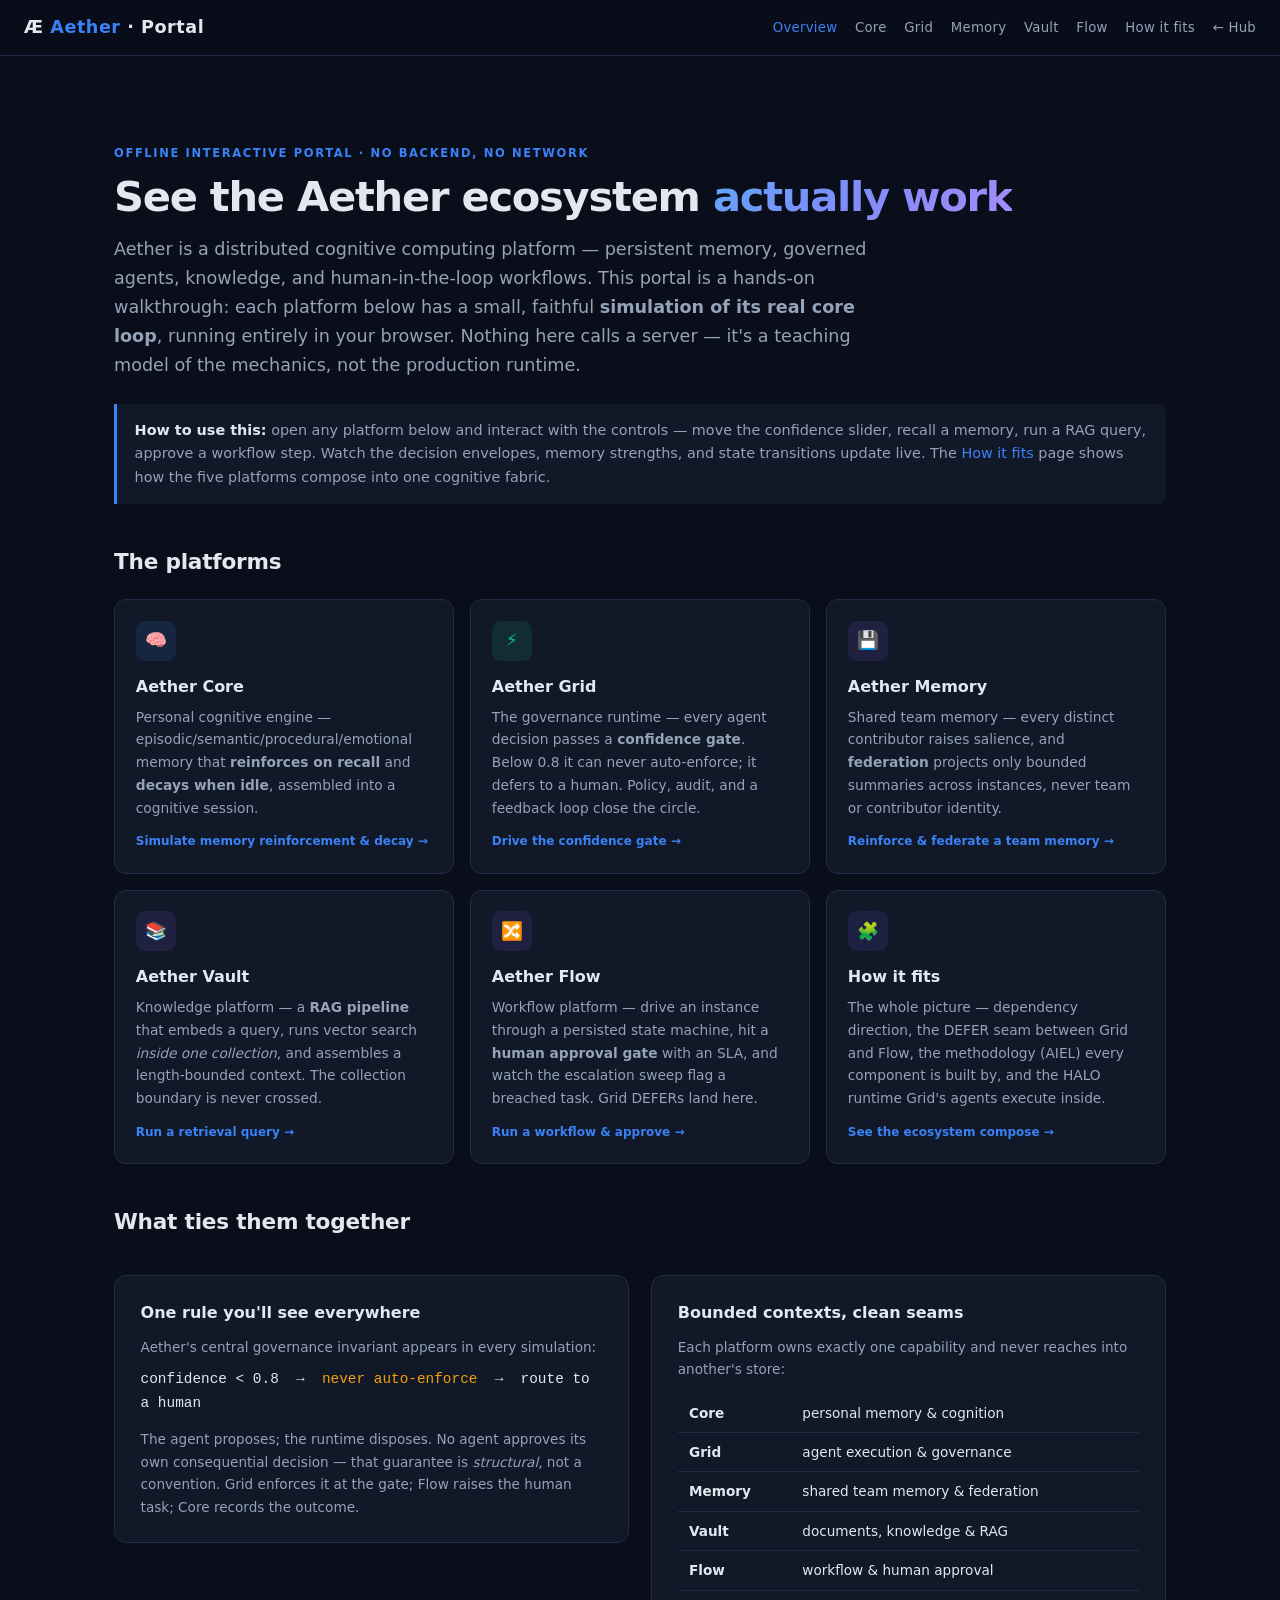
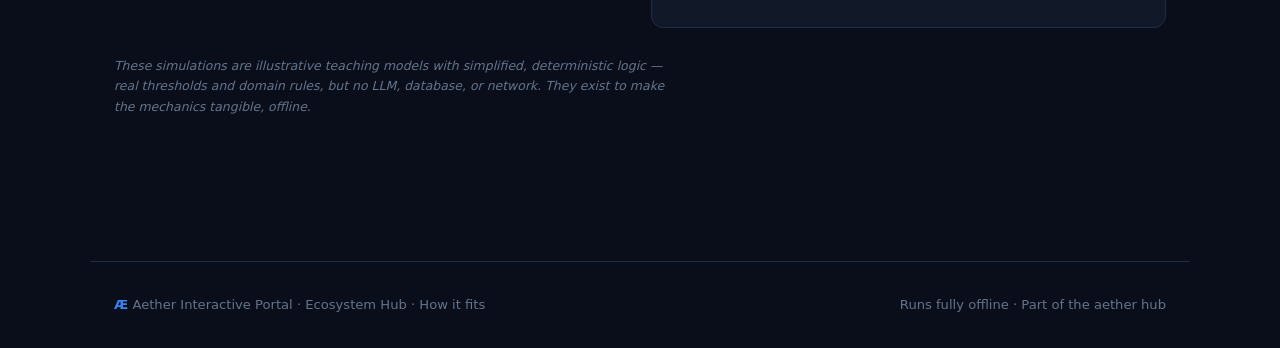
==== docs/portal/index.html @ b66f9b08 "docs(portal): add offline interactive portal for the Aether ecosystem Add a self-contained, offline " ====
<!DOCTYPE html>
<html lang="en">
<head>
<meta charset="UTF-8" />
<meta name="viewport" content="width=device-width, initial-scale=1.0" />
<title>Aether — Interactive Portal</title>
<link rel="stylesheet" href="assets/portal.css" />
</head>
<body>

<nav>
  <div class="nav-brand"><a href="index.html">Æ <span>Aether</span> · Portal</a></div>
  <div class="nav-links">
    <a href="index.html" class="active">Overview</a>
    <a href="core.html">Core</a>
    <a href="grid.html">Grid</a>
    <a href="memory.html">Memory</a>
    <a href="vault.html">Vault</a>
    <a href="flow.html">Flow</a>
    <a href="architecture.html">How it fits</a>
    <a href="../index.html">← Hub</a>
  </div>
</nav>

<div class="wrap">
  <div class="page-head" style="border:none;padding-bottom:0;margin-bottom:1.5rem">
    <div class="eyebrow">Offline Interactive Portal · No backend, no network</div>
    <h1>See the Aether ecosystem <span class="grad">actually work</span></h1>
    <p class="lead">
      Aether is a distributed cognitive computing platform — persistent memory, governed agents,
      knowledge, and human-in-the-loop workflows. This portal is a hands-on walkthrough: each
      platform below has a small, faithful <strong>simulation of its real core loop</strong>, running
      entirely in your browser. Nothing here calls a server — it's a teaching model of the mechanics,
      not the production runtime.
    </p>
  </div>

  <div class="note blue">
    <strong>How to use this:</strong> open any platform below and interact with the controls — move the
    confidence slider, recall a memory, run a RAG query, approve a workflow step. Watch the decision
    envelopes, memory strengths, and state transitions update live. The <a href="architecture.html">How it fits</a>
    page shows how the five platforms compose into one cognitive fabric.
  </div>

  <h2>The platforms</h2>
  <div class="cards">

    <a class="card" href="core.html">
      <div class="card-icon" style="background:rgba(59,130,246,0.12);color:#60a5fa">🧠</div>
      <div class="card-title">Aether Core</div>
      <div class="card-desc">Personal cognitive engine — episodic/semantic/procedural/emotional memory that
        <strong>reinforces on recall</strong> and <strong>decays when idle</strong>, assembled into a cognitive session.</div>
      <div class="card-meta">Simulate memory reinforcement &amp; decay →</div>
    </a>

    <a class="card" href="grid.html">
      <div class="card-icon" style="background:rgba(16,185,129,0.12);color:var(--green)">⚡</div>
      <div class="card-title">Aether Grid</div>
      <div class="card-desc">The governance runtime — every agent decision passes a <strong>confidence gate</strong>.
        Below 0.8 it can never auto-enforce; it defers to a human. Policy, audit, and a feedback loop close the circle.</div>
      <div class="card-meta">Drive the confidence gate →</div>
    </a>

    <a class="card" href="memory.html">
      <div class="card-icon" style="background:rgba(139,92,246,0.12);color:var(--purple)">💾</div>
      <div class="card-title">Aether Memory</div>
      <div class="card-desc">Shared team memory — every distinct contributor raises salience, and
        <strong>federation</strong> projects only bounded summaries across instances, never team or contributor identity.</div>
      <div class="card-meta">Reinforce &amp; federate a team memory →</div>
    </a>

    <a class="card" href="vault.html">
      <div class="card-icon" style="background:rgba(139,92,246,0.12);color:var(--purple)">📚</div>
      <div class="card-title">Aether Vault</div>
      <div class="card-desc">Knowledge platform — a <strong>RAG pipeline</strong> that embeds a query, runs vector
        search <em>inside one collection</em>, and assembles a length-bounded context. The collection boundary is never crossed.</div>
      <div class="card-meta">Run a retrieval query →</div>
    </a>

    <a class="card" href="flow.html">
      <div class="card-icon" style="background:rgba(139,92,246,0.12);color:var(--purple)">🔀</div>
      <div class="card-title">Aether Flow</div>
      <div class="card-desc">Workflow platform — drive an instance through a persisted state machine, hit a
        <strong>human approval gate</strong> with an SLA, and watch the escalation sweep flag a breached task. Grid DEFERs land here.</div>
      <div class="card-meta">Run a workflow &amp; approve →</div>
    </a>

    <a class="card" href="architecture.html">
      <div class="card-icon" style="background:rgba(99,102,241,0.12);color:var(--accent-2)">🧩</div>
      <div class="card-title">How it fits</div>
      <div class="card-desc">The whole picture — dependency direction, the DEFER seam between Grid and Flow, the
        methodology (AIEL) every component is built by, and the HALO runtime Grid's agents execute inside.</div>
      <div class="card-meta">See the ecosystem compose →</div>
    </a>

  </div>

  <h2>What ties them together</h2>
  <div class="split">
    <div class="panel">
      <h3>One rule you'll see everywhere</h3>
      <p class="muted small">Aether's central governance invariant appears in every simulation:</p>
      <p style="font-family:var(--mono);font-size:0.9rem;color:var(--text);margin-top:0.6rem">
        confidence &lt; 0.8 &nbsp;→&nbsp; <span style="color:var(--amber)">never auto-enforce</span> &nbsp;→&nbsp; route to a human
      </p>
      <p class="muted small" style="margin-top:0.8rem">
        The agent proposes; the runtime disposes. No agent approves its own consequential decision — that guarantee is
        <em>structural</em>, not a convention. Grid enforces it at the gate; Flow raises the human task; Core records the outcome.
      </p>
    </div>
    <div class="panel">
      <h3>Bounded contexts, clean seams</h3>
      <p class="muted small">Each platform owns exactly one capability and never reaches into another's store:</p>
      <table>
        <tr><td><strong>Core</strong></td><td class="muted">personal memory &amp; cognition</td></tr>
        <tr><td><strong>Grid</strong></td><td class="muted">agent execution &amp; governance</td></tr>
        <tr><td><strong>Memory</strong></td><td class="muted">shared team memory &amp; federation</td></tr>
        <tr><td><strong>Vault</strong></td><td class="muted">documents, knowledge &amp; RAG</td></tr>
        <tr><td><strong>Flow</strong></td><td class="muted">workflow &amp; human approval</td></tr>
      </table>
    </div>
  </div>

  <p class="disclaimer">
    These simulations are illustrative teaching models with simplified, deterministic logic — real thresholds and
    domain rules, but no LLM, database, or network. They exist to make the mechanics tangible, offline.
  </p>
</div>

<footer>
  <div>
    <strong style="color:var(--accent)">Æ</strong> Aether Interactive Portal ·
    <a href="../index.html">Ecosystem Hub</a> · <a href="architecture.html">How it fits</a>
  </div>
  <div>Runs fully offline · Part of the <a href="https://github.com/suplab/aether">aether</a> hub</div>
</footer>

</body>
</html>
---- docs/portal/assets/portal.css ----
/* ============================================================
   Aether Interactive Portal — shared design system
   Mirrors docs/index.html palette. Self-contained, offline.
   ============================================================ */

:root {
  --bg:          #0a0e1a;
  --surface:     #111827;
  --surface-2:   #1a2235;
  --border:      #1e2d45;
  --accent:      #3b82f6;
  --accent-2:    #6366f1;
  --accent-glow: rgba(59,130,246,0.15);
  --text:        #e2e8f0;
  --text-muted:  #64748b;
  --text-dim:    #94a3b8;
  --green:       #10b981;
  --amber:       #f59e0b;
  --red:         #f87171;
  --purple:      #8b5cf6;
  --teal:        #14b8a6;
  --font:        'Inter', 'Segoe UI', system-ui, sans-serif;
  --mono:        'JetBrains Mono', 'Fira Code', 'Cascadia Code', ui-monospace, monospace;
}

* { box-sizing: border-box; margin: 0; padding: 0; }

body {
  background: var(--bg);
  color: var(--text);
  font-family: var(--font);
  font-size: 15px;
  line-height: 1.65;
  min-height: 100vh;
}

a { color: var(--accent); text-decoration: none; }
a:hover { text-decoration: underline; }

/* ── NAV ── */
nav {
  position: sticky; top: 0; z-index: 100;
  background: rgba(10,14,26,0.92);
  backdrop-filter: blur(12px);
  border-bottom: 1px solid var(--border);
  display: flex; align-items: center; justify-content: space-between;
  padding: 0 1.5rem; height: 56px; gap: 1rem;
}
.nav-brand { font-size: 1.1rem; font-weight: 700; letter-spacing: 0.03em; color: var(--text); white-space: nowrap; }
.nav-brand span { color: var(--accent); }
.nav-brand a { color: inherit; }
.nav-brand a:hover { text-decoration: none; }
.nav-links { display: flex; gap: 1.1rem; flex-wrap: wrap; justify-content: flex-end; }
.nav-links a {
  color: var(--text-dim); font-size: 0.83rem; font-weight: 500;
  letter-spacing: 0.02em; transition: color 0.2s; white-space: nowrap;
}
.nav-links a:hover { color: var(--text); text-decoration: none; }
.nav-links a.active { color: var(--accent); }

/* ── LAYOUT ── */
.container { max-width: 1100px; margin: 0 auto; padding: 0 1.5rem; }
.wrap { max-width: 1100px; margin: 0 auto; padding: 2.5rem 1.5rem 5rem; }

.page-head { padding: 3rem 0 1.5rem; border-bottom: 1px solid var(--border); margin-bottom: 2.5rem; }
.eyebrow {
  font-size: 0.72rem; font-weight: 700; letter-spacing: 0.14em; text-transform: uppercase;
  color: var(--accent); margin-bottom: 0.7rem;
}
.eyebrow .dot { display:inline-block; width:7px; height:7px; border-radius:50%; margin-right:0.5rem; vertical-align: middle; }
h1 { font-size: clamp(1.9rem, 4vw, 2.6rem); font-weight: 800; letter-spacing: -0.03em; line-height: 1.12; margin-bottom: 0.9rem; }
h1 .grad { background: linear-gradient(135deg, #60a5fa, #818cf8, #a78bfa); -webkit-background-clip: text; -webkit-text-fill-color: transparent; background-clip: text; }
h2 { font-size: 1.35rem; font-weight: 700; letter-spacing: -0.01em; margin: 2.5rem 0 1rem; }
h3 { font-size: 1rem; font-weight: 700; margin: 0 0 0.6rem; }
.lead { font-size: 1.1rem; color: var(--text-dim); max-width: 68ch; }
p { color: var(--text); max-width: 72ch; }
p.muted { color: var(--text-dim); }
.small { font-size: 0.85rem; }

/* ── PANELS ── */
.panel {
  background: var(--surface); border: 1px solid var(--border); border-radius: 12px;
  padding: 1.5rem 1.6rem; margin: 1.2rem 0;
}
.panel-accent { border-left: 3px solid var(--accent); }
.sim {
  background: var(--surface); border: 1px solid var(--border); border-radius: 14px;
  padding: 1.6rem; margin: 1.5rem 0;
}
.sim-head { display:flex; align-items:center; gap:0.6rem; margin-bottom: 0.3rem; }
.sim-head .badge {
  font-size: 0.66rem; font-weight: 700; letter-spacing: 0.1em; text-transform: uppercase;
  color: var(--accent); border: 1px solid var(--border); border-radius: 99px; padding: 0.15rem 0.6rem;
}
.sim-title { font-size: 1.05rem; font-weight: 700; }
.sim-sub { color: var(--text-dim); font-size: 0.88rem; margin-bottom: 1.2rem; }

.split { display: grid; grid-template-columns: 1fr 1fr; gap: 1.4rem; align-items: start; }
@media (max-width: 760px) { .split { grid-template-columns: 1fr; } }

/* ── CONTROLS ── */
.controls { display: flex; flex-wrap: wrap; gap: 0.7rem; align-items: center; margin: 0.4rem 0 1rem; }
.btn {
  display: inline-flex; align-items: center; gap: 0.4rem;
  padding: 0.5rem 1rem; border-radius: 8px; font-size: 0.85rem; font-weight: 600;
  cursor: pointer; transition: all 0.18s; border: 1px solid var(--border);
  background: var(--surface-2); color: var(--text); font-family: var(--font);
}
.btn:hover { border-color: var(--accent); }
.btn-primary { background: var(--accent); border-color: var(--accent); color: #fff; }
.btn-primary:hover { background: #2563eb; }
.btn-ghost { background: transparent; color: var(--text-dim); }
.btn-ghost:hover { color: var(--text); }
.btn:disabled { opacity: 0.4; cursor: not-allowed; border-color: var(--border); }

label.field { display:block; font-size: 0.8rem; color: var(--text-dim); margin-bottom: 0.35rem; font-weight: 600; }
input[type=range] { width: 100%; accent-color: var(--accent); }
input[type=text], select, textarea {
  width: 100%; background: var(--bg); border: 1px solid var(--border); border-radius: 8px;
  color: var(--text); padding: 0.5rem 0.7rem; font-family: var(--font); font-size: 0.88rem;
}
input[type=text]:focus, select:focus, textarea:focus { outline: none; border-color: var(--accent); }
.rangeval { font-family: var(--mono); font-weight: 700; color: var(--accent); }

/* ── OUTPUT / ENVELOPE ── */
.envelope {
  background: var(--bg); border: 1px solid var(--border); border-radius: 10px;
  font-family: var(--mono); font-size: 0.8rem; line-height: 1.7; padding: 1rem 1.1rem;
  color: var(--text-dim); overflow-x: auto; white-space: pre-wrap; word-break: break-word;
}
.envelope .k { color: #60a5fa; }
.envelope .s { color: var(--green); }
.envelope .n { color: var(--amber); }
.log {
  background: var(--bg); border: 1px solid var(--border); border-radius: 10px;
  font-family: var(--mono); font-size: 0.78rem; line-height: 1.75; padding: 0.9rem 1rem;
  max-height: 320px; overflow-y: auto; color: var(--text-dim);
}
.log .line { padding: 0.1rem 0; border-bottom: 1px dashed rgba(255,255,255,0.04); }
.log .t { color: var(--text-muted); }

/* ── OUTCOME PILLS ── */
.pill {
  display: inline-flex; align-items: center; gap: 0.4rem;
  font-size: 0.78rem; font-weight: 700; padding: 0.28rem 0.75rem; border-radius: 99px; border: 1px solid;
}
.pill-allow  { color: var(--green);  border-color: var(--green);  background: rgba(16,185,129,0.1); }
.pill-defer  { color: var(--amber);  border-color: var(--amber);  background: rgba(245,158,11,0.1); }
.pill-block  { color: var(--red);    border-color: var(--red);    background: rgba(248,113,113,0.1); }
.pill-alert  { color: var(--purple); border-color: var(--purple); background: rgba(139,92,246,0.1); }
.pill-info   { color: var(--accent); border-color: var(--accent); background: rgba(59,130,246,0.1); }
.pill-muted  { color: var(--text-muted); border-color: var(--border); }

/* ── MEMORY / ITEM BARS ── */
.bars { display: flex; flex-direction: column; gap: 0.6rem; }
.bar-item { background: var(--bg); border: 1px solid var(--border); border-radius: 8px; padding: 0.6rem 0.8rem; }
.bar-item.dim { opacity: 0.5; }
.bar-top { display:flex; justify-content: space-between; align-items: baseline; gap: 0.5rem; font-size: 0.82rem; }
.bar-label { font-weight: 600; }
.bar-tag { font-size: 0.68rem; color: var(--text-muted); font-family: var(--mono); }
.bar-track { height: 7px; background: var(--surface-2); border-radius: 99px; margin-top: 0.4rem; overflow: hidden; }
.bar-fill { height: 100%; border-radius: 99px; transition: width 0.5s ease; }

/* ── TABLES ── */
table { width: 100%; border-collapse: collapse; font-size: 0.85rem; margin: 0.8rem 0; }
th, td { text-align: left; padding: 0.5rem 0.7rem; border-bottom: 1px solid var(--border); vertical-align: top; }
th { color: var(--text-muted); font-weight: 600; font-size: 0.76rem; text-transform: uppercase; letter-spacing: 0.06em; }
code { background: var(--surface-2); padding: 0.1rem 0.4rem; border-radius: 5px; font-family: var(--mono); font-size: 0.85em; }

/* ── CARDS GRID ── */
.cards { display: grid; grid-template-columns: repeat(auto-fill, minmax(260px, 1fr)); gap: 1rem; margin: 1.2rem 0; }
.card {
  background: var(--surface); border: 1px solid var(--border); border-radius: 12px; padding: 1.3rem;
  transition: border-color 0.2s, box-shadow 0.2s; display: block; color: inherit;
}
a.card:hover { border-color: var(--accent); box-shadow: 0 0 0 1px var(--accent-glow), 0 8px 28px rgba(0,0,0,0.3); text-decoration: none; }
.card-icon { width: 40px; height: 40px; border-radius: 9px; display: grid; place-items: center; font-size: 1.1rem; margin-bottom: 0.8rem; }
.card-title { font-weight: 700; font-size: 1rem; margin-bottom: 0.35rem; display:flex; align-items:center; gap:0.5rem; }
.card-desc { color: var(--text-dim); font-size: 0.86rem; }
.card-meta { margin-top: 0.8rem; font-size: 0.75rem; color: var(--accent); font-weight: 600; }

/* ── NOTE / CALLOUT ── */
.note {
  border-left: 3px solid var(--amber); background: var(--surface); padding: 0.9rem 1.1rem;
  border-radius: 0 8px 8px 0; margin: 1.2rem 0; color: var(--text-dim); font-size: 0.9rem;
}
.note.blue { border-left-color: var(--accent); }
.note.green { border-left-color: var(--green); }
.note strong { color: var(--text); }

.kv { display:flex; gap:0.5rem; flex-wrap: wrap; margin: 0.3rem 0; font-size: 0.85rem; }
.kv .kk { color: var(--text-muted); min-width: 130px; }
.kv .vv { color: var(--text); font-family: var(--mono); }

.flowdiagram {
  background: var(--bg); border: 1px solid var(--border); border-radius: 12px; padding: 1.4rem;
  font-family: var(--mono); font-size: 0.8rem; color: var(--text-dim); line-height: 1.9; overflow-x: auto; white-space: pre;
}
.hl-blue { color:#60a5fa; font-weight:700; } .hl-green{color:var(--green);} .hl-purple{color:var(--purple);}
.hl-amber{color:var(--amber);} .hl-teal{color:var(--teal);} .hl-dim{color:var(--text-muted);} .hl-red{color:var(--red);}

/* ── STEPS ── */
ol.steps { counter-reset: s; list-style: none; padding-left: 0; margin: 1rem 0; }
ol.steps li { counter-increment: s; padding-left: 2.4rem; position: relative; margin: 0.7rem 0; color: var(--text-dim); }
ol.steps li::before {
  content: counter(s); position: absolute; left: 0; top: 0; width: 1.7rem; height: 1.7rem;
  background: var(--accent); color: #fff; border-radius: 50%; display: grid; place-items: center;
  font-size: 0.82rem; font-weight: 700;
}
ol.steps li strong { color: var(--text); }

/* ── FOOTER ── */
footer {
  border-top: 1px solid var(--border); margin-top: 4rem; padding: 2rem 1.5rem; color: var(--text-muted);
  font-size: 0.82rem; max-width: 1100px; margin-left: auto; margin-right: auto;
  display: flex; justify-content: space-between; flex-wrap: wrap; gap: 1rem;
}
footer a { color: var(--text-muted); }
footer a:hover { color: var(--text-dim); }

.disclaimer { font-size: 0.78rem; color: var(--text-muted); font-style: italic; margin-top: 0.5rem; }
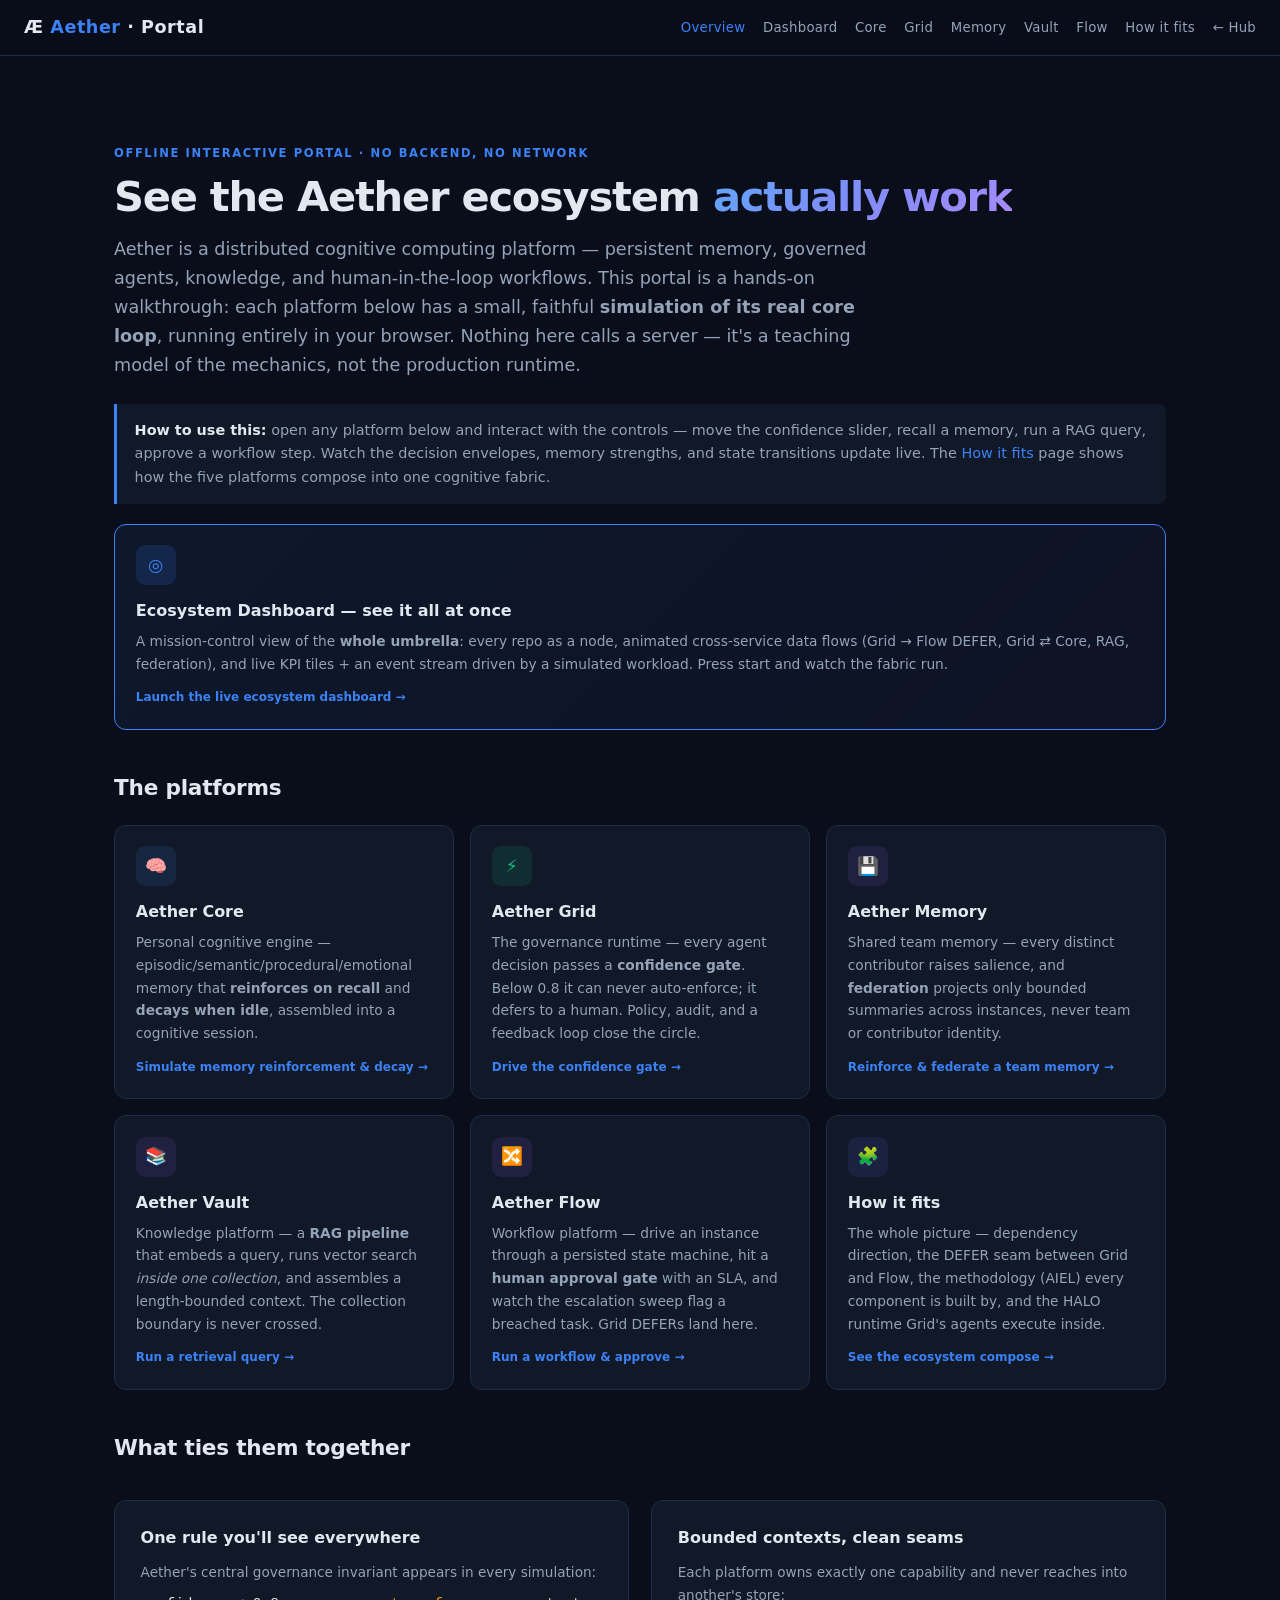
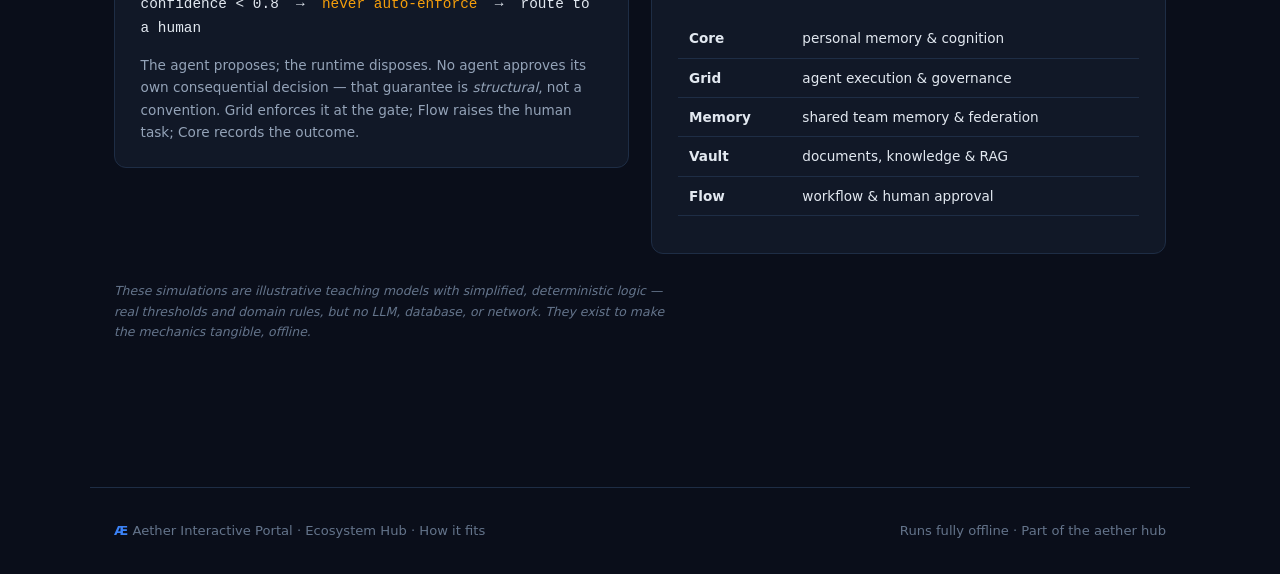
==== commit a4a1a609: "feat(portal): add live ecosystem dashboard + wire it across the portal Add a mission-control umbrell" ====
--- a/docs/portal/index.html
+++ b/docs/portal/index.html
@@ -12,6 +12,7 @@
   <div class="nav-brand"><a href="index.html">Æ <span>Aether</span> · Portal</a></div>
   <div class="nav-links">
     <a href="index.html" class="active">Overview</a>
+    <a href="dashboard.html">Dashboard</a>
     <a href="core.html">Core</a>
     <a href="grid.html">Grid</a>
     <a href="memory.html">Memory</a>
@@ -41,6 +42,15 @@
     envelopes, memory strengths, and state transitions update live. The <a href="architecture.html">How it fits</a>
     page shows how the five platforms compose into one cognitive fabric.
   </div>
+
+  <a class="card" href="dashboard.html" style="display:block;border-color:var(--accent);background:linear-gradient(135deg,rgba(59,130,246,0.08),rgba(99,102,241,0.05));margin-bottom:0.5rem">
+    <div class="card-icon" style="background:rgba(59,130,246,0.15);color:var(--accent)">◎</div>
+    <div class="card-title">Ecosystem Dashboard — see it all at once</div>
+    <div class="card-desc">A mission-control view of the <strong>whole umbrella</strong>: every repo as a node,
+      animated cross-service data flows (Grid → Flow DEFER, Grid ⇄ Core, RAG, federation), and live KPI
+      tiles + an event stream driven by a simulated workload. Press start and watch the fabric run.</div>
+    <div class="card-meta">Launch the live ecosystem dashboard →</div>
+  </a>
 
   <h2>The platforms</h2>
   <div class="cards">
